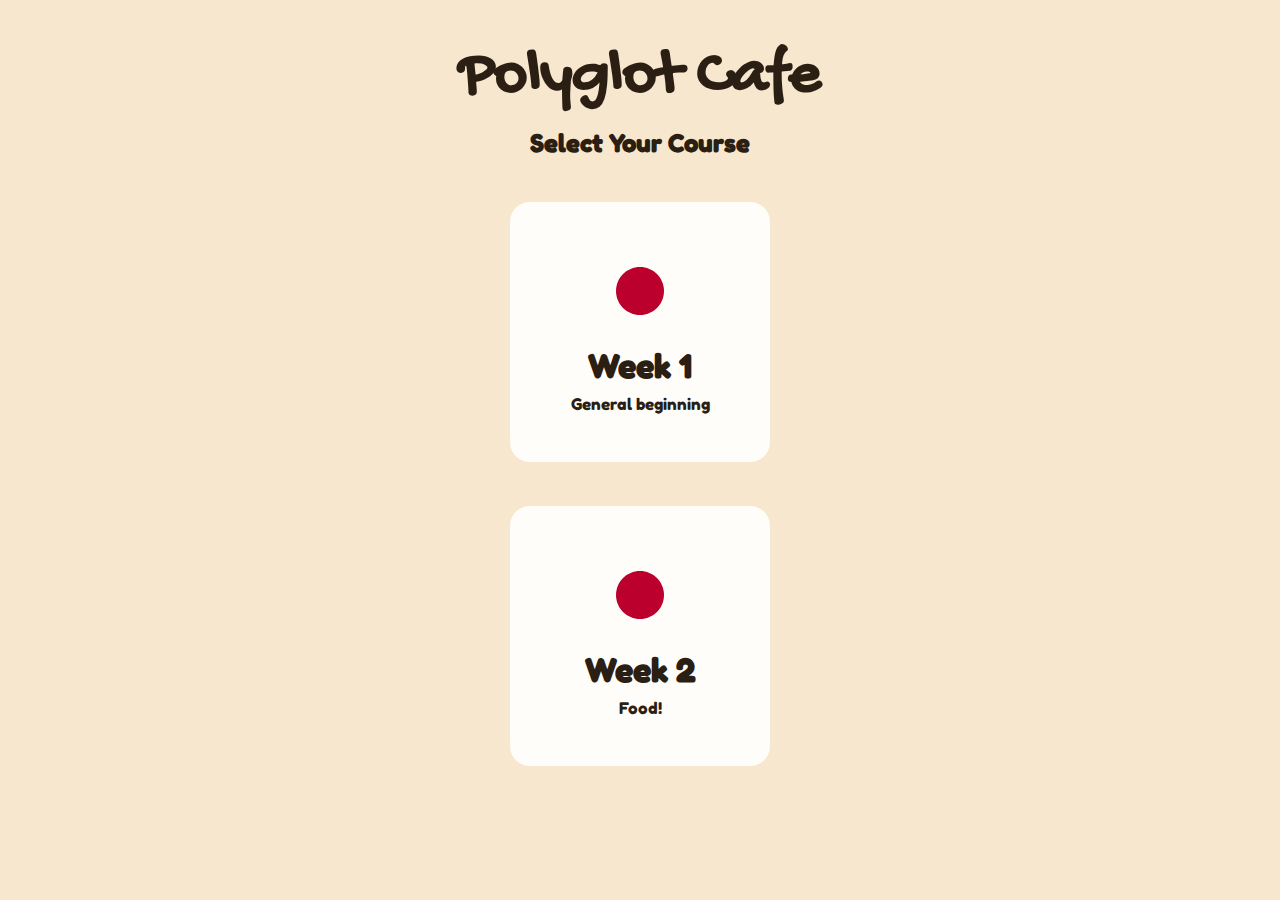
==== page2.html @ 62e17d2d "added week 2" ====
<!DOCTYPE html>
<html lang="en">
<head>
  <meta charset="UTF-8" />
  <title>Polyglot Cafe – Week 1</title>
  <link rel="stylesheet" href="css/styles.css" />
</head>
<body>
  <!-- Main heading (optional) -->
  <h1 class="heading">Polyglot Cafe</h1>
  
  <!-- Subheading (optional) -->
  <h2 class="subheading">Select Your Course</h2>
  
  <!-- Entire card is clickable -->
  <a href="page3.html" class="card-link">
    <div class="card-container">
      <!-- Red circle / Japan flag -->
      <img
        src="assets/images/japan.svg"
        alt="Japan Flag"
        class="flag-img"
        width="120"
        height="80"
      />
      <!-- "Week 1" in 32px Fredoka One, centered -->
      <h2 class="week-title">Week 1</h2>
      <!-- Smaller text below -->
      <p class="week-subtext">General beginning</p>
    </div>
    <a href="page4.html" class="card-link">
      <div class="card-container">
        <!-- Red circle / Japan flag -->
        <img
          src="assets/images/japan.svg"
          alt="Japan Flag"
          class="flag-img"
          width="120"
          height="80"
        />
        <!-- "Week 1" in 32px Fredoka One, centered -->
        <h2 class="week-title">Week 2</h2>
        <!-- Smaller text below -->
        <p class="week-subtext">Food!</p>
      </div>
  </a>
</body>
</html>
---- css/styles.css ----
/* 1. Load the Gochi Hand font locally */
@font-face {
  font-family: 'GochiHand';
  /* Update the file name/path if needed */
  src: url('../assets/fonts/GochiHand-Regular.ttf') format('truetype');
  font-weight: normal;
  font-style: normal;
}

/* 2. Load the Fredoka One font locally */
@font-face {
  font-family: 'FredokaOne';
  /* Update the file name/path if needed */
  src: url('../assets/fonts/FredokaOne-Regular.ttf') format('truetype');
  font-weight: normal;
  font-style: normal;
}

/* 3. Basic Reset */
* {
  box-sizing: border-box;
  margin: 0;
  padding: 0;
}

/* 4. Body: Flex container for centering content */
body {
  background-color: #F7E7CE; /* Page background color */
  min-height: 100vh;
  display: flex;
  flex-direction: column;
  align-items: center;
  /* If you want everything vertically centered, use "justify-content: center;" */
  justify-content: flex-start;
}

/* 5. Main Heading ("Polyglot Cafe") */
.heading {
  font-family: 'GochiHand', cursive;
  font-size: 64px;
  color: #2B1E13;
  text-align: center;
  margin-top: 40px; /* Some space from the top */
}

/* 6. Subheading */
.subheading {
  font-family: 'FredokaOne', sans-serif;
  font-size: 24px;
  color: #2B1E13;
  text-align: center;
  margin-top: 14px; /* 14px gap below the heading */
}

/* 7. Anchor styling for the card link */
.card-link {
  text-decoration: none;
  color: inherit;
}

/* 8. Card Container */
.card-container {
  background-color: #FFFDF9;
  width: 260px;
  height: 260px;
  border-radius: 20px;

  /* Flex to center contents vertically & horizontally */
  display: flex;
  flex-direction: column;
  align-items: center;
  justify-content: center;

  /* 44px gap below subheading (if subheading is present) */
  margin-top: 44px;

  /* Hover transition */
  transition: transform 0.3s ease, box-shadow 0.3s ease;
}

/* 9. Hover effect: scale up slightly and add a subtle shadow */
.card-container:hover {
  transform: scale(1.05);
  box-shadow: 0 8px 16px rgba(0, 0, 0, 0.1);
}

/* 10. Flag (SVG or PNG) inside the card */
.flag-img {
  width: 120px;
  height: 80px;
  /* For SVGs this is typically enough.
     If you’re using a PNG/JPG, you could also do:
       object-fit: contain;
     if needed. 
  */
}

/* 
  11. For scenarios where you want a large title,
      e.g. "Week 1" at 32px 
*/
.week-title {
  font-family: 'FredokaOne', sans-serif;
  font-size: 32px;
  color: #2B1E13;
  text-align: center;
  margin-top: 16px; /* space below the flag */
  margin-bottom: 8px;
}

/* 12. Subtext under a large title */
.week-subtext {
  font-family: 'FredokaOne', sans-serif;
  font-size: 16px;
  color: #2B1E13;
  text-align: center;
  margin: 0;
}

/* 13. Original Card Text 
      "The only language...<br> for now" 
      If you still want to use your old structure:
*/
.card-text {
  font-family: 'FredokaOne', sans-serif;
  font-size: 16px;
  color: #2B1E13;
  text-align: center;
  margin-top: 14px;
}
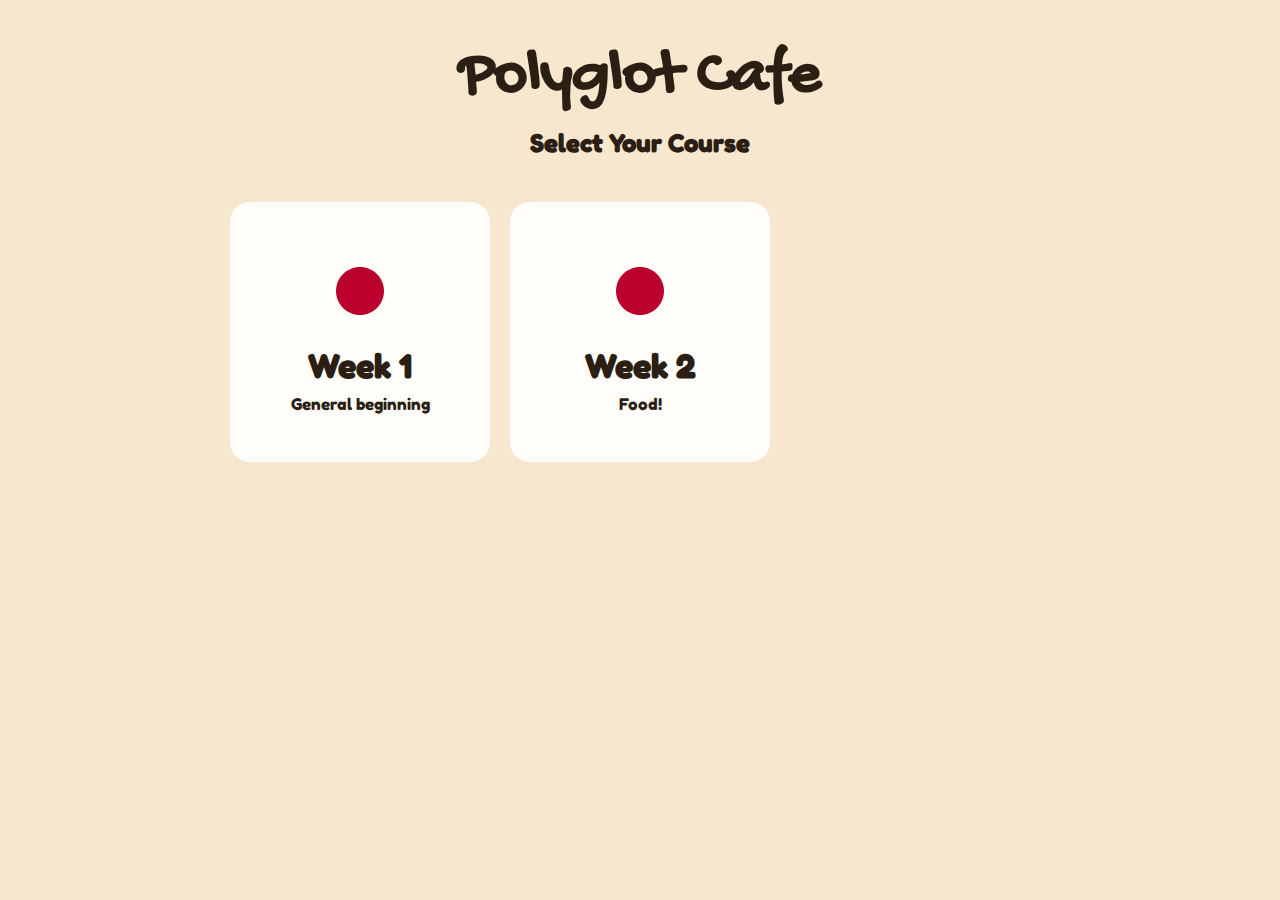
==== commit e78671f0: "fixed styling error" ====
--- a/page2.html
+++ b/page2.html
@@ -12,22 +12,25 @@
   <!-- Subheading (optional) -->
   <h2 class="subheading">Select Your Course</h2>
   
-  <!-- Entire card is clickable -->
-  <a href="page3.html" class="card-link">
-    <div class="card-container">
-      <!-- Red circle / Japan flag -->
-      <img
-        src="assets/images/japan.svg"
-        alt="Japan Flag"
-        class="flag-img"
-        width="120"
-        height="80"
-      />
-      <!-- "Week 1" in 32px Fredoka One, centered -->
-      <h2 class="week-title">Week 1</h2>
-      <!-- Smaller text below -->
-      <p class="week-subtext">General beginning</p>
-    </div>
+  <!-- Card grid container -->
+  <div class="card-grid">
+    <!-- Entire card is clickable -->
+    <a href="page3.html" class="card-link">
+      <div class="card-container">
+        <!-- Red circle / Japan flag -->
+        <img
+          src="assets/images/japan.svg"
+          alt="Japan Flag"
+          class="flag-img"
+          width="120"
+          height="80"
+        />
+        <!-- "Week 1" in 32px Fredoka One, centered -->
+        <h2 class="week-title">Week 1</h2>
+        <!-- Smaller text below -->
+        <p class="week-subtext">General beginning</p>
+      </div>
+    </a>
     <a href="page4.html" class="card-link">
       <div class="card-container">
         <!-- Red circle / Japan flag -->
@@ -38,11 +41,13 @@
           width="120"
           height="80"
         />
-        <!-- "Week 1" in 32px Fredoka One, centered -->
+        <!-- "Week 2" in 32px Fredoka One, centered -->
         <h2 class="week-title">Week 2</h2>
         <!-- Smaller text below -->
         <p class="week-subtext">Food!</p>
       </div>
-  </a>
+    </a>
+    <!-- Add more cards as needed -->
+  </div>
 </body>
 </html>
--- a/css/styles.css
+++ b/css/styles.css
@@ -54,6 +54,8 @@
 
 /* 7. Anchor styling for the card link */
 .card-link {
+  display: block;
+  width: 100%;
   text-decoration: none;
   color: inherit;
 }
@@ -73,6 +75,7 @@
 
   /* 44px gap below subheading (if subheading is present) */
   margin-top: 44px;
+  margin-bottom: 20px;
 
   /* Hover transition */
   transition: transform 0.3s ease, box-shadow 0.3s ease;
@@ -128,3 +131,17 @@
   text-align: center;
   margin-top: 14px;
 }
+
+/* Desktop layout (three columns) */
+@media screen and (min-width: 769px) {
+  .card-grid {
+    display: grid;
+    grid-template-columns: repeat(3, 1fr);
+    gap: 20px;
+  }
+
+  .card-link {
+    width: auto;
+    margin: 0;
+  }
+}
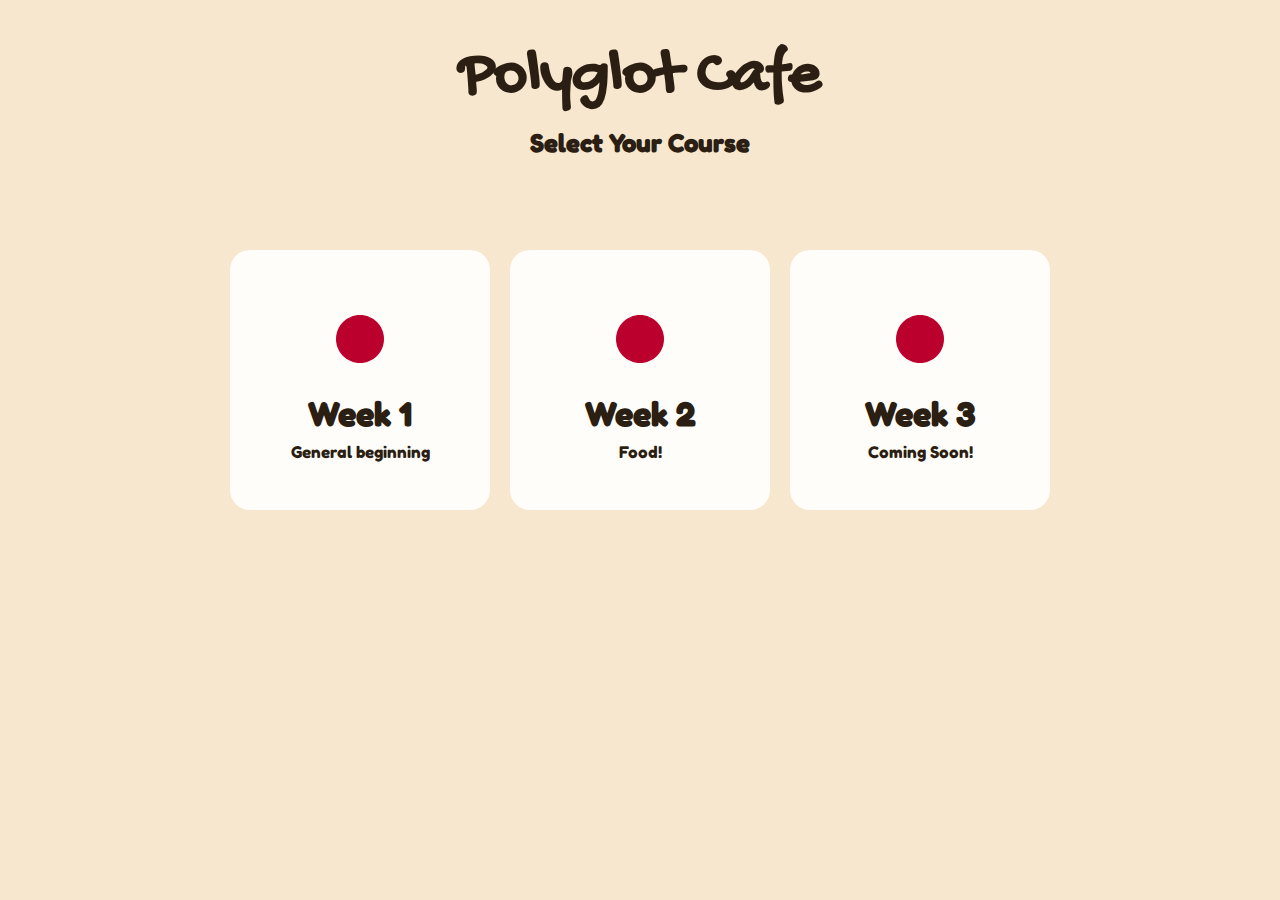
==== commit 9d34c7dc: "fixed styling + added week 3 (coming soon)" ====
--- a/page2.html
+++ b/page2.html
@@ -46,6 +46,21 @@
         <!-- Smaller text below -->
         <p class="week-subtext">Food!</p>
       </div>
+      <a href="page5.html" class="card-link">
+        <div class="card-container">
+          <!-- Red circle / Japan flag -->
+          <img
+            src="assets/images/japan.svg"
+            alt="Japan Flag"
+            class="flag-img"
+            width="120"
+            height="80"
+          />
+          <!-- "Week 2" in 32px Fredoka One, centered -->
+          <h2 class="week-title">Week 3</h2>
+          <!-- Smaller text below -->
+          <p class="week-subtext">Coming Soon!</p>
+        </div>
     </a>
     <!-- Add more cards as needed -->
   </div>
--- a/css/styles.css
+++ b/css/styles.css
@@ -138,6 +138,7 @@
     display: grid;
     grid-template-columns: repeat(3, 1fr);
     gap: 20px;
+    margin-top: 48px;;
   }
 
   .card-link {
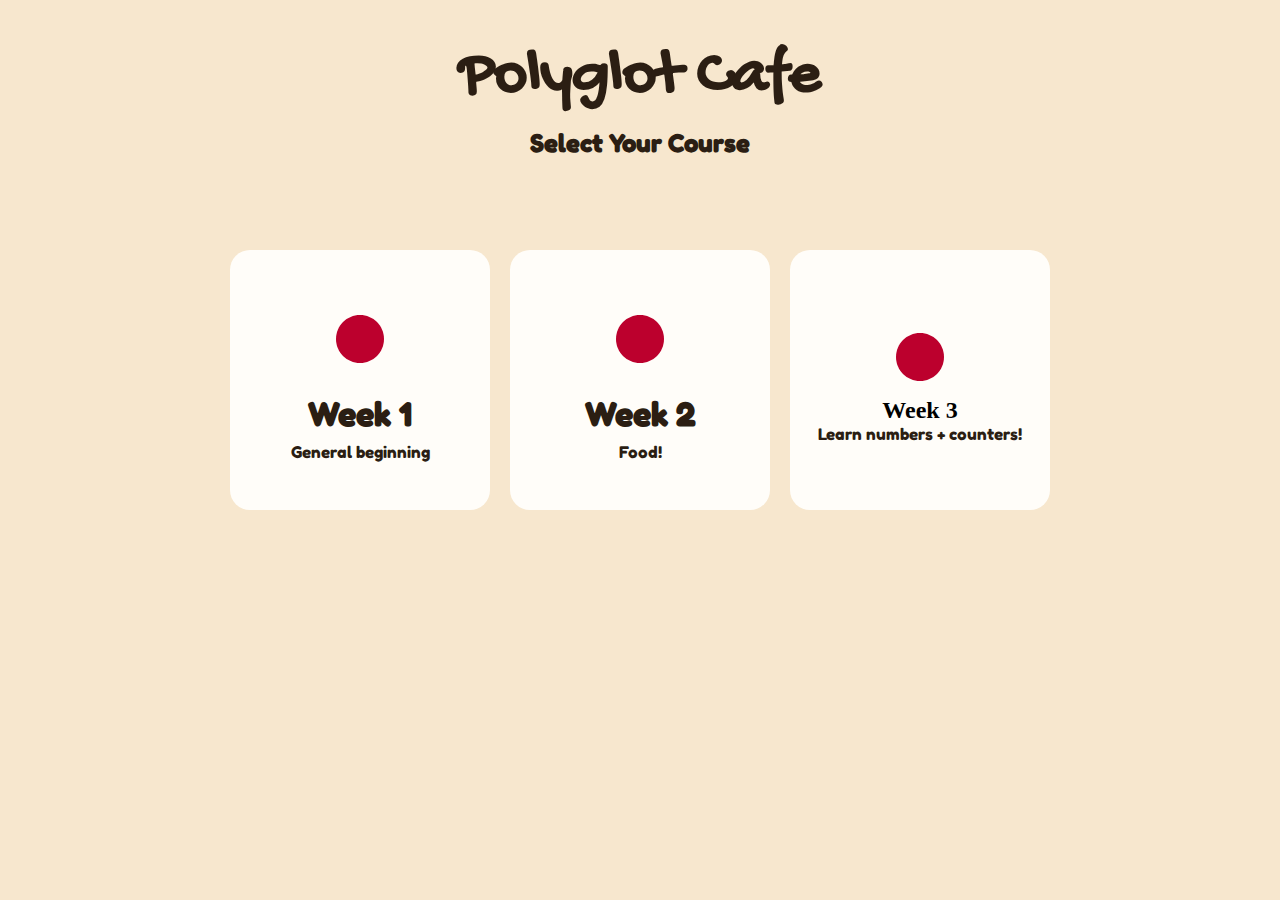
==== commit 47a06de6: "Added new section" ====
--- a/page2.html
+++ b/page2.html
@@ -46,7 +46,7 @@
         <!-- Smaller text below -->
         <p class="week-subtext">Food!</p>
       </div>
-      <a href="page5.html" class="card-link">
+      <a href="page3.html" class="card-link">
         <div class="card-container">
           <!-- Red circle / Japan flag -->
           <img
@@ -57,9 +57,9 @@
             height="80"
           />
           <!-- "Week 2" in 32px Fredoka One, centered -->
-          <h2 class="week-title">Week 3</h2>
+          <h2 class="Plurals">Week 3</h2>
           <!-- Smaller text below -->
-          <p class="week-subtext">Coming Soon!</p>
+          <p class="week-subtext">Learn numbers + counters!</p>
         </div>
     </a>
     <!-- Add more cards as needed -->
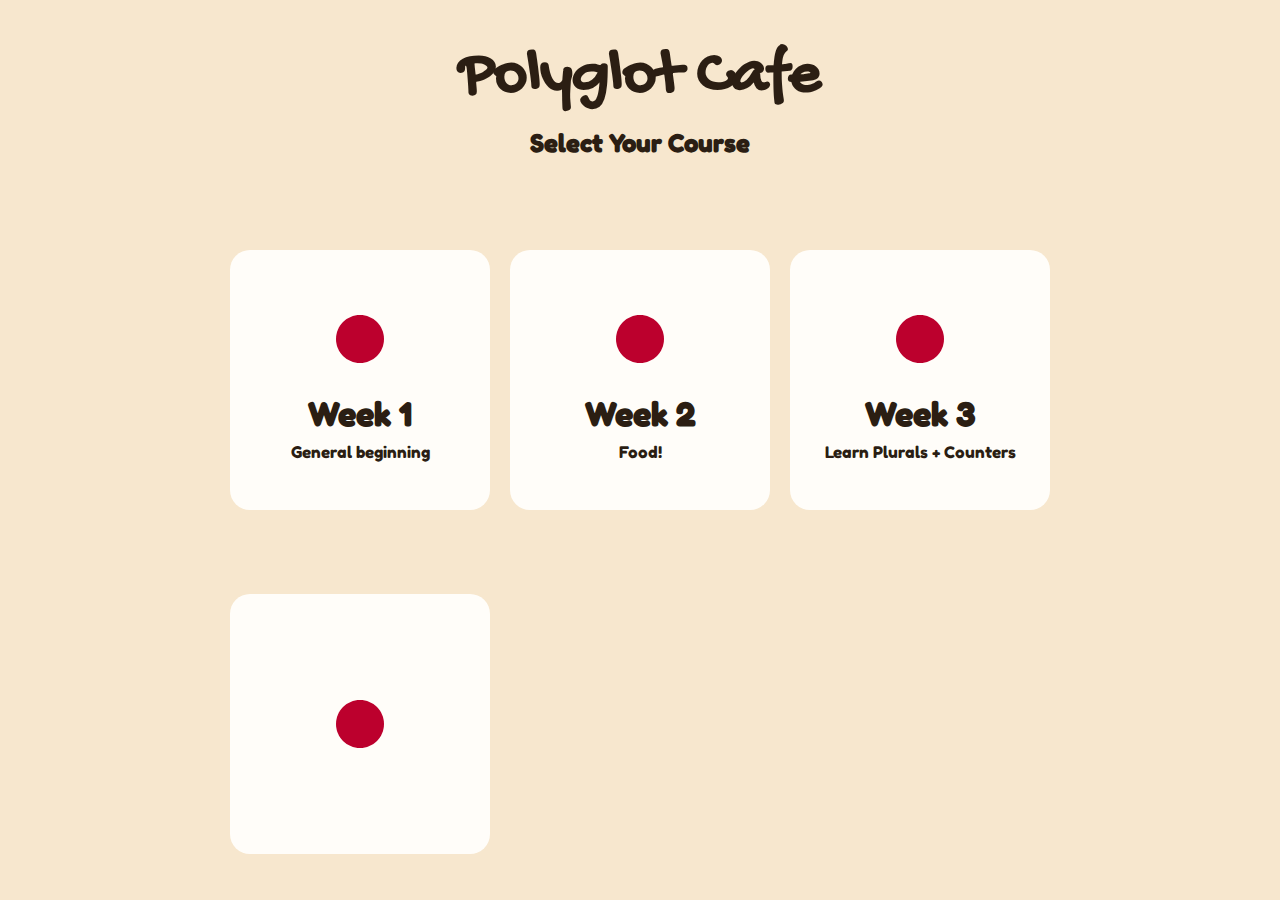
==== commit 001fad3f: "Fixed week linking" ====
--- a/page2.html
+++ b/page2.html
@@ -56,10 +56,20 @@
             width="120"
             height="80"
           />
-          <!-- "Week 2" in 32px Fredoka One, centered -->
-          <h2 class="Plurals">Week 3</h2>
-          <!-- Smaller text below -->
-          <p class="week-subtext">Learn numbers + counters!</p>
+          <h2 class="week-title">Week 3</h2>
+        <!-- Smaller text below -->
+        <p class="week-subtext">Learn Plurals + Counters</p>
+      </div>
+      <a href="page5.html" class="card-link">
+        <div class="card-container">
+          <!-- Red circle / Japan flag -->
+          <img
+            src="assets/images/japan.svg"
+            alt="Japan Flag"
+            class="flag-img"
+            width="120"
+            height="80"
+          />
         </div>
     </a>
     <!-- Add more cards as needed -->
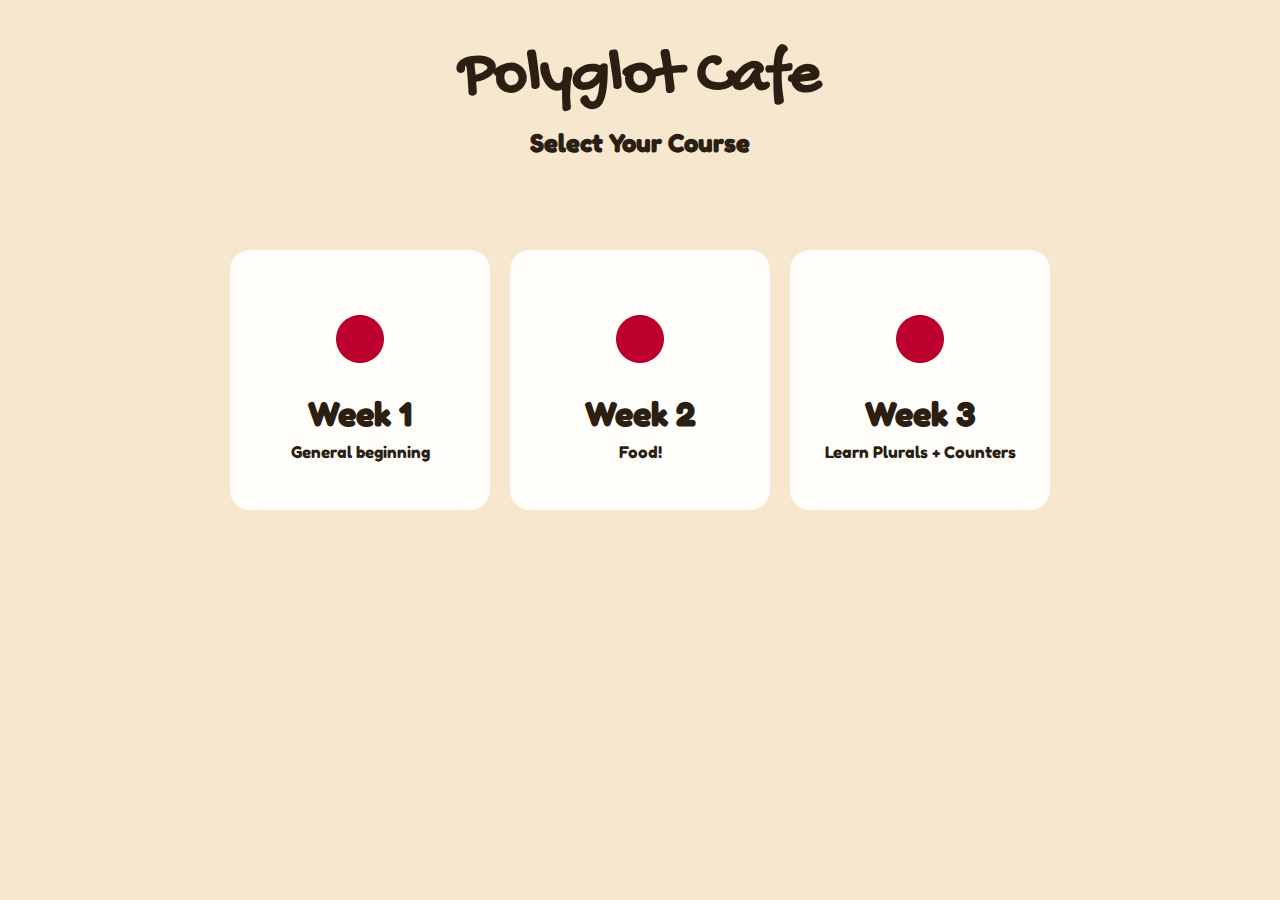
==== commit 4339793c: "Fixed blank card" ====
--- a/page2.html
+++ b/page2.html
@@ -14,65 +14,46 @@
   
   <!-- Card grid container -->
   <div class="card-grid">
-    <!-- Entire card is clickable -->
+    <!-- Card for Week 1 -->
     <a href="page3.html" class="card-link">
       <div class="card-container">
         <!-- Red circle / Japan flag -->
-        <img
-          src="assets/images/japan.svg"
-          alt="Japan Flag"
-          class="flag-img"
-          width="120"
-          height="80"
-        />
+        <img src="assets/images/japan.svg" alt="Japan Flag" class="flag-img" width="120" height="80" />
         <!-- "Week 1" in 32px Fredoka One, centered -->
         <h2 class="week-title">Week 1</h2>
         <!-- Smaller text below -->
         <p class="week-subtext">General beginning</p>
       </div>
     </a>
+  
+    <!-- Card for Week 2 -->
     <a href="page4.html" class="card-link">
       <div class="card-container">
         <!-- Red circle / Japan flag -->
-        <img
-          src="assets/images/japan.svg"
-          alt="Japan Flag"
-          class="flag-img"
-          width="120"
-          height="80"
-        />
+        <img src="assets/images/japan.svg" alt="Japan Flag" class="flag-img" width="120" height="80" />
         <!-- "Week 2" in 32px Fredoka One, centered -->
         <h2 class="week-title">Week 2</h2>
         <!-- Smaller text below -->
         <p class="week-subtext">Food!</p>
       </div>
-      <a href="page3.html" class="card-link">
-        <div class="card-container">
-          <!-- Red circle / Japan flag -->
-          <img
-            src="assets/images/japan.svg"
-            alt="Japan Flag"
-            class="flag-img"
-            width="120"
-            height="80"
-          />
-          <h2 class="week-title">Week 3</h2>
+    </a>
+  
+    <!-- Card for Week 3 -->
+    <a href="page5.html" class="card-link">
+      <div class="card-container">
+        <!-- Red circle / Japan flag -->
+        <img src="assets/images/japan.svg" alt="Japan Flag" class="flag-img" width="120" height="80" />
+        <!-- "Week 3" in 32px Fredoka One, centered -->
+        <h2 class="week-title">Week 3</h2>
         <!-- Smaller text below -->
         <p class="week-subtext">Learn Plurals + Counters</p>
       </div>
-      <a href="page5.html" class="card-link">
-        <div class="card-container">
-          <!-- Red circle / Japan flag -->
-          <img
-            src="assets/images/japan.svg"
-            alt="Japan Flag"
-            class="flag-img"
-            width="120"
-            height="80"
-          />
-        </div>
     </a>
+  
+    <!-- Card for Week 4 (if needed) -->
+    
     <!-- Add more cards as needed -->
   </div>
+  
 </body>
 </html>
